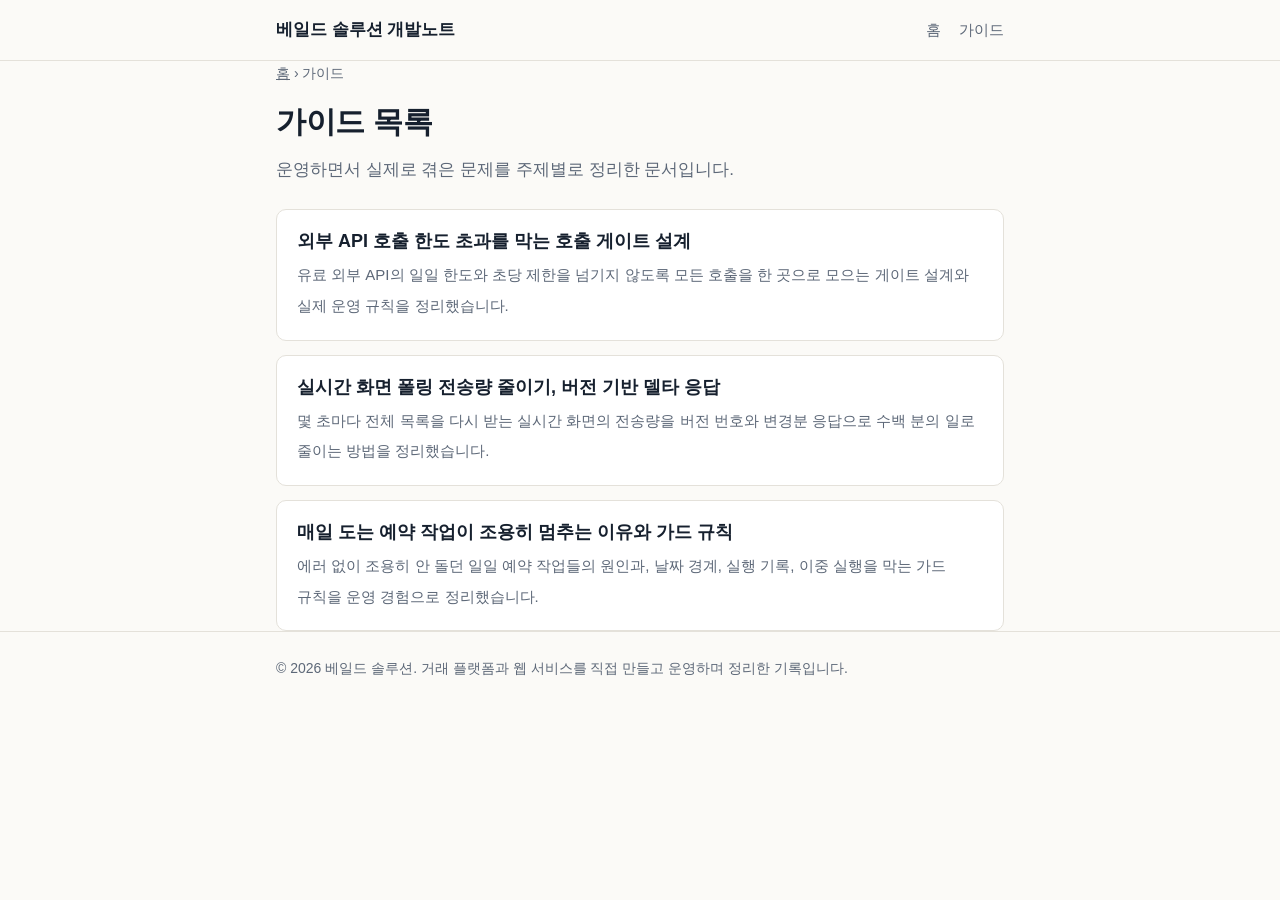
==== guides/index.html @ de77bd31 "Launch 베일드 솔루션 개발노트 with three guides" ====
<!doctype html>
<html lang="ko">
<head>
<meta charset="utf-8">
<meta name="viewport" content="width=device-width,initial-scale=1">
<title>가이드 목록 | 베일드 솔루션 개발노트</title>
<meta name="description" content="서버 운영, 외부 API, 실시간 화면, 예약 작업 등 웹 서비스 운영 실무 가이드 목록입니다.">
<link rel="canonical" href="https://veiledsolutions.github.io/guides/">
<meta property="og:type" content="website">
<meta property="og:site_name" content="베일드 솔루션 개발노트">
<meta property="og:title" content="가이드 목록 | 베일드 솔루션 개발노트">
<meta property="og:description" content="서버 운영, 외부 API, 실시간 화면, 예약 작업 등 웹 서비스 운영 실무 가이드 목록입니다.">
<meta property="og:url" content="https://veiledsolutions.github.io/guides/">
<meta property="og:locale" content="ko_KR">
<meta name="twitter:card" content="summary">
<meta name="theme-color" content="#c9530d">
<link rel="icon" href="/favicon.ico" sizes="16x16">
<link rel="icon" href="/icon.png" type="image/png" sizes="512x512">
<link rel="apple-touch-icon" href="/apple-touch-icon.png">
<link rel="stylesheet" href="/style.css">
<script type="application/ld+json">{"@context": "https://schema.org", "@type": "CollectionPage", "name": "가이드 목록", "url": "https://veiledsolutions.github.io/guides/", "inLanguage": "ko-KR", "hasPart": [{"@type": "TechArticle", "headline": "외부 API 호출 한도 초과를 막는 호출 게이트 설계", "url": "https://veiledsolutions.github.io/guides/api-rate-limit-gate/"}, {"@type": "TechArticle", "headline": "실시간 화면 폴링 전송량 줄이기, 버전 기반 델타 응답", "url": "https://veiledsolutions.github.io/guides/polling-delta-response/"}, {"@type": "TechArticle", "headline": "매일 도는 예약 작업이 조용히 멈추는 이유와 가드 규칙", "url": "https://veiledsolutions.github.io/guides/scheduled-job-guard/"}]}</script>
</head>
<body>
<header class="site"><div class="wrap"><a class="brand" href="/">베일드 솔루션 개발노트</a><nav><a href="/">홈</a><a href="/guides/">가이드</a></nav></div></header>
<main class="wrap">
<div class="crumb"><a href="/">홈</a> › 가이드</div>
<h1>가이드 목록</h1>
<p class="lead">운영하면서 실제로 겪은 문제를 주제별로 정리한 문서입니다.</p>
<div class="cards"><a class="card" href="/guides/api-rate-limit-gate/"><b>외부 API 호출 한도 초과를 막는 호출 게이트 설계</b><span>유료 외부 API의 일일 한도와 초당 제한을 넘기지 않도록 모든 호출을 한 곳으로 모으는 게이트 설계와 실제 운영 규칙을 정리했습니다.</span></a><a class="card" href="/guides/polling-delta-response/"><b>실시간 화면 폴링 전송량 줄이기, 버전 기반 델타 응답</b><span>몇 초마다 전체 목록을 다시 받는 실시간 화면의 전송량을 버전 번호와 변경분 응답으로 수백 분의 일로 줄이는 방법을 정리했습니다.</span></a><a class="card" href="/guides/scheduled-job-guard/"><b>매일 도는 예약 작업이 조용히 멈추는 이유와 가드 규칙</b><span>에러 없이 조용히 안 돌던 일일 예약 작업들의 원인과, 날짜 경계, 실행 기록, 이중 실행을 막는 가드 규칙을 운영 경험으로 정리했습니다.</span></a></div>
</main>
<footer><div class="wrap">© 2026 베일드 솔루션. 거래 플랫폼과 웹 서비스를 직접 만들고 운영하며 정리한 기록입니다.</div></footer>
</body>
</html>
---- style.css ----
:root{--bg:#fbfaf7;--fg:#16202e;--muted:#5d6878;--line:#e4e1da;--card:#ffffff;--accent:#c9530d;--code-bg:#f2efe8}
@media (prefers-color-scheme:dark){:root:not([data-theme="light"]){--bg:#0f141b;--fg:#e6e9ee;--muted:#9aa4b2;--line:#252d38;--card:#151c25;--accent:#f08a4b;--code-bg:#1b232e}}
*{box-sizing:border-box}html{-webkit-text-size-adjust:100%}
body{margin:0;background:var(--bg);color:var(--fg);font:17px/1.8 Pretendard,-apple-system,BlinkMacSystemFont,"Apple SD Gothic Neo","Noto Sans KR","Malgun Gothic",sans-serif;word-break:keep-all;overflow-wrap:anywhere}
a{color:var(--accent)}.wrap{max-width:760px;margin:0 auto;padding:0 16px}
header.site{border-bottom:1px solid var(--line)}header.site .wrap{display:flex;align-items:center;justify-content:space-between;height:60px}
header.site a.brand{color:var(--fg);text-decoration:none;font-weight:700;font-size:17px}header.site nav a{color:var(--muted);text-decoration:none;font-size:15px;margin-left:18px}
main{padding:40px 0 56px}h1{font-size:30px;line-height:1.35;margin:0 0 12px;letter-spacing:-.01em}h2{font-size:22px;margin:44px 0 12px;line-height:1.4}h3{font-size:18px;margin:28px 0 8px}
.lead{color:var(--muted);font-size:17px;margin:0 0 8px}.meta{color:var(--muted);font-size:14px;margin-bottom:32px}
pre{background:var(--code-bg);border:1px solid var(--line);border-radius:8px;padding:14px 16px;overflow-x:auto;font-size:14px;line-height:1.6}
code{font-family:ui-monospace,SFMono-Regular,Menlo,Consolas,monospace;font-size:.9em}p code,li code{background:var(--code-bg);padding:1px 5px;border-radius:4px}
ul,ol{padding-left:22px}li{margin:4px 0}.note{border-left:3px solid var(--accent);background:var(--card);padding:12px 16px;border-radius:0 8px 8px 0;margin:20px 0}
.crumb{font-size:14px;color:var(--muted);margin-bottom:16px}.crumb a{color:var(--muted)}
.cards{display:grid;gap:14px;margin-top:24px}.card{display:block;background:var(--card);border:1px solid var(--line);border-radius:10px;padding:18px 20px;text-decoration:none;color:var(--fg)}
.card:hover{border-color:var(--accent)}.card b{display:block;font-size:18px;line-height:1.45;margin-bottom:6px}.card span{color:var(--muted);font-size:15px}
footer{border-top:1px solid var(--line);color:var(--muted);font-size:14px;padding:24px 0 40px}
@media (max-width:560px){body{font-size:16px}h1{font-size:25px}h2{font-size:20px}header.site nav a{margin-left:12px}}
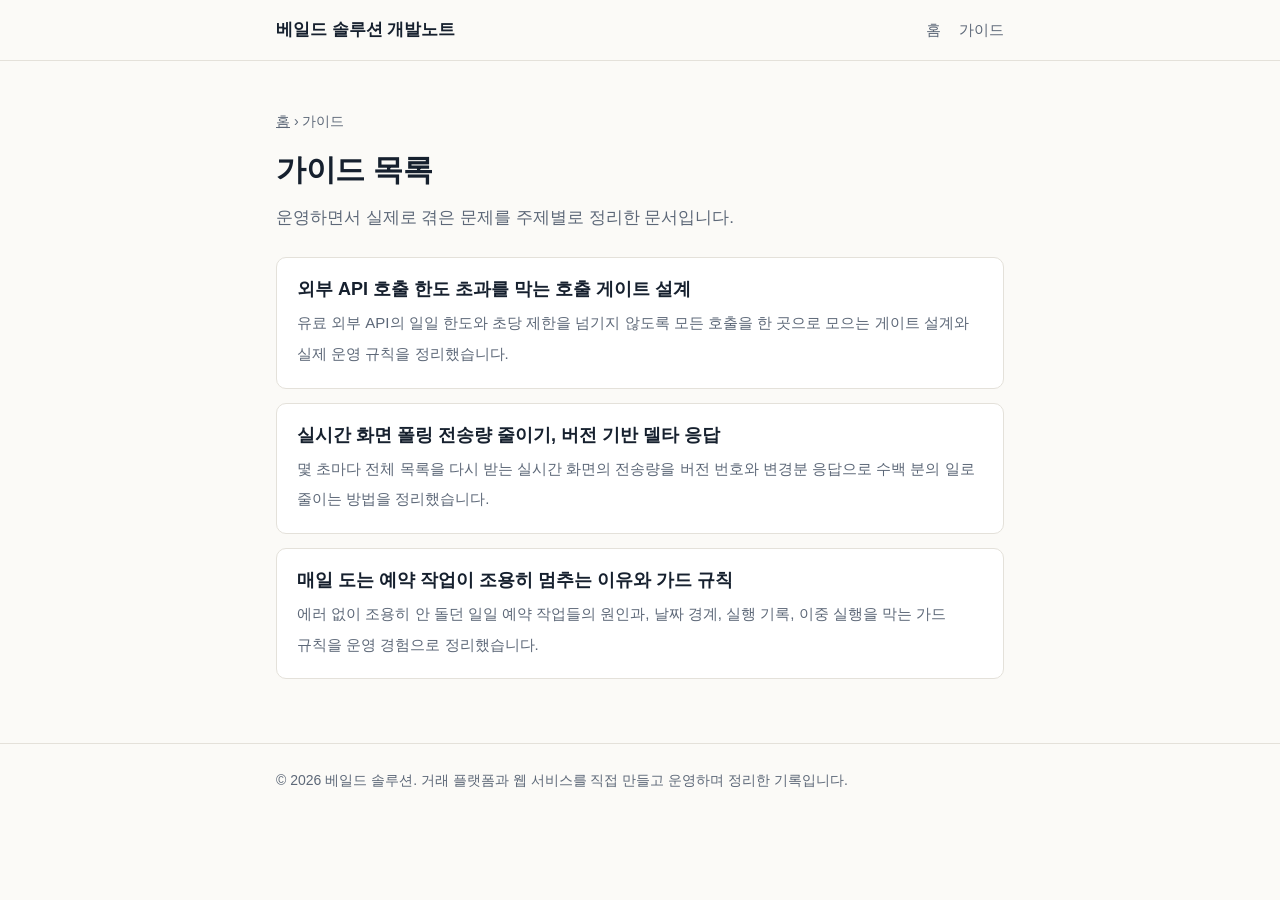
==== commit b6c7ed1a: "Add Google Search Console verification" ====
--- a/guides/index.html
+++ b/guides/index.html
@@ -6,6 +6,7 @@
 <title>가이드 목록 | 베일드 솔루션 개발노트</title>
 <meta name="description" content="서버 운영, 외부 API, 실시간 화면, 예약 작업 등 웹 서비스 운영 실무 가이드 목록입니다.">
 <link rel="canonical" href="https://veiledsolutions.github.io/guides/">
+<meta name="google-site-verification" content="rOshWj_W2Scs3uJbuYtHCS736k4ILVcMr57iZBa93As">
 <meta property="og:type" content="website">
 <meta property="og:site_name" content="베일드 솔루션 개발노트">
 <meta property="og:title" content="가이드 목록 | 베일드 솔루션 개발노트">
--- a/style.css
+++ b/style.css
@@ -5,7 +5,7 @@
 a{color:var(--accent)}.wrap{max-width:760px;margin:0 auto;padding:0 16px}
 header.site{border-bottom:1px solid var(--line)}header.site .wrap{display:flex;align-items:center;justify-content:space-between;height:60px}
 header.site a.brand{color:var(--fg);text-decoration:none;font-weight:700;font-size:17px}header.site nav a{color:var(--muted);text-decoration:none;font-size:15px;margin-left:18px}
-main{padding:40px 0 56px}h1{font-size:30px;line-height:1.35;margin:0 0 12px;letter-spacing:-.01em}h2{font-size:22px;margin:44px 0 12px;line-height:1.4}h3{font-size:18px;margin:28px 0 8px}
+main.wrap{padding:48px 16px 64px}h1{font-size:30px;line-height:1.35;margin:0 0 12px;letter-spacing:-.01em}h2{font-size:22px;margin:44px 0 12px;line-height:1.4}h3{font-size:18px;margin:28px 0 8px}
 .lead{color:var(--muted);font-size:17px;margin:0 0 8px}.meta{color:var(--muted);font-size:14px;margin-bottom:32px}
 pre{background:var(--code-bg);border:1px solid var(--line);border-radius:8px;padding:14px 16px;overflow-x:auto;font-size:14px;line-height:1.6}
 code{font-family:ui-monospace,SFMono-Regular,Menlo,Consolas,monospace;font-size:.9em}p code,li code{background:var(--code-bg);padding:1px 5px;border-radius:4px}
@@ -14,4 +14,4 @@
 .cards{display:grid;gap:14px;margin-top:24px}.card{display:block;background:var(--card);border:1px solid var(--line);border-radius:10px;padding:18px 20px;text-decoration:none;color:var(--fg)}
 .card:hover{border-color:var(--accent)}.card b{display:block;font-size:18px;line-height:1.45;margin-bottom:6px}.card span{color:var(--muted);font-size:15px}
 footer{border-top:1px solid var(--line);color:var(--muted);font-size:14px;padding:24px 0 40px}
-@media (max-width:560px){body{font-size:16px}h1{font-size:25px}h2{font-size:20px}header.site nav a{margin-left:12px}}
+@media (max-width:560px){main.wrap{padding:32px 16px 48px}body{font-size:16px}h1{font-size:25px}h2{font-size:20px}header.site nav a{margin-left:12px}}
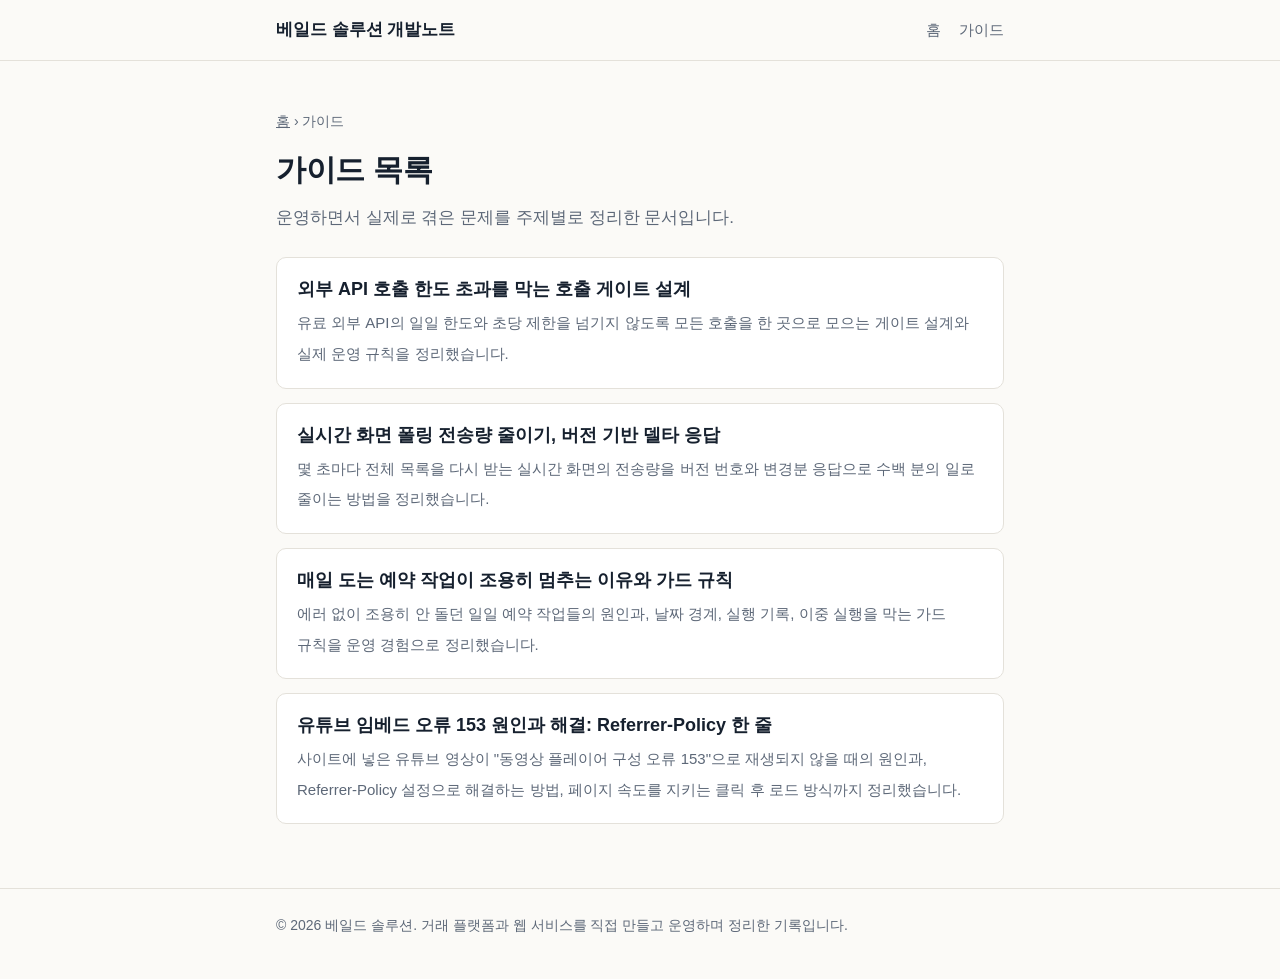
==== commit 30b20503: "Add guide: YouTube embed error 153" ====
--- a/guides/index.html
+++ b/guides/index.html
@@ -19,7 +19,7 @@
 <link rel="icon" href="/icon.png" type="image/png" sizes="512x512">
 <link rel="apple-touch-icon" href="/apple-touch-icon.png">
 <link rel="stylesheet" href="/style.css">
-<script type="application/ld+json">{"@context": "https://schema.org", "@type": "CollectionPage", "name": "가이드 목록", "url": "https://veiledsolutions.github.io/guides/", "inLanguage": "ko-KR", "hasPart": [{"@type": "TechArticle", "headline": "외부 API 호출 한도 초과를 막는 호출 게이트 설계", "url": "https://veiledsolutions.github.io/guides/api-rate-limit-gate/"}, {"@type": "TechArticle", "headline": "실시간 화면 폴링 전송량 줄이기, 버전 기반 델타 응답", "url": "https://veiledsolutions.github.io/guides/polling-delta-response/"}, {"@type": "TechArticle", "headline": "매일 도는 예약 작업이 조용히 멈추는 이유와 가드 규칙", "url": "https://veiledsolutions.github.io/guides/scheduled-job-guard/"}]}</script>
+<script type="application/ld+json">{"@context": "https://schema.org", "@type": "CollectionPage", "name": "가이드 목록", "url": "https://veiledsolutions.github.io/guides/", "inLanguage": "ko-KR", "hasPart": [{"@type": "TechArticle", "headline": "외부 API 호출 한도 초과를 막는 호출 게이트 설계", "url": "https://veiledsolutions.github.io/guides/api-rate-limit-gate/"}, {"@type": "TechArticle", "headline": "실시간 화면 폴링 전송량 줄이기, 버전 기반 델타 응답", "url": "https://veiledsolutions.github.io/guides/polling-delta-response/"}, {"@type": "TechArticle", "headline": "매일 도는 예약 작업이 조용히 멈추는 이유와 가드 규칙", "url": "https://veiledsolutions.github.io/guides/scheduled-job-guard/"}, {"@type": "TechArticle", "headline": "유튜브 임베드 오류 153 원인과 해결: Referrer-Policy 한 줄", "url": "https://veiledsolutions.github.io/guides/youtube-embed-error-153/"}]}</script>
 </head>
 <body>
 <header class="site"><div class="wrap"><a class="brand" href="/">베일드 솔루션 개발노트</a><nav><a href="/">홈</a><a href="/guides/">가이드</a></nav></div></header>
@@ -27,7 +27,7 @@
 <div class="crumb"><a href="/">홈</a> › 가이드</div>
 <h1>가이드 목록</h1>
 <p class="lead">운영하면서 실제로 겪은 문제를 주제별로 정리한 문서입니다.</p>
-<div class="cards"><a class="card" href="/guides/api-rate-limit-gate/"><b>외부 API 호출 한도 초과를 막는 호출 게이트 설계</b><span>유료 외부 API의 일일 한도와 초당 제한을 넘기지 않도록 모든 호출을 한 곳으로 모으는 게이트 설계와 실제 운영 규칙을 정리했습니다.</span></a><a class="card" href="/guides/polling-delta-response/"><b>실시간 화면 폴링 전송량 줄이기, 버전 기반 델타 응답</b><span>몇 초마다 전체 목록을 다시 받는 실시간 화면의 전송량을 버전 번호와 변경분 응답으로 수백 분의 일로 줄이는 방법을 정리했습니다.</span></a><a class="card" href="/guides/scheduled-job-guard/"><b>매일 도는 예약 작업이 조용히 멈추는 이유와 가드 규칙</b><span>에러 없이 조용히 안 돌던 일일 예약 작업들의 원인과, 날짜 경계, 실행 기록, 이중 실행을 막는 가드 규칙을 운영 경험으로 정리했습니다.</span></a></div>
+<div class="cards"><a class="card" href="/guides/api-rate-limit-gate/"><b>외부 API 호출 한도 초과를 막는 호출 게이트 설계</b><span>유료 외부 API의 일일 한도와 초당 제한을 넘기지 않도록 모든 호출을 한 곳으로 모으는 게이트 설계와 실제 운영 규칙을 정리했습니다.</span></a><a class="card" href="/guides/polling-delta-response/"><b>실시간 화면 폴링 전송량 줄이기, 버전 기반 델타 응답</b><span>몇 초마다 전체 목록을 다시 받는 실시간 화면의 전송량을 버전 번호와 변경분 응답으로 수백 분의 일로 줄이는 방법을 정리했습니다.</span></a><a class="card" href="/guides/scheduled-job-guard/"><b>매일 도는 예약 작업이 조용히 멈추는 이유와 가드 규칙</b><span>에러 없이 조용히 안 돌던 일일 예약 작업들의 원인과, 날짜 경계, 실행 기록, 이중 실행을 막는 가드 규칙을 운영 경험으로 정리했습니다.</span></a><a class="card" href="/guides/youtube-embed-error-153/"><b>유튜브 임베드 오류 153 원인과 해결: Referrer-Policy 한 줄</b><span>사이트에 넣은 유튜브 영상이 &quot;동영상 플레이어 구성 오류 153&quot;으로 재생되지 않을 때의 원인과, Referrer-Policy 설정으로 해결하는 방법, 페이지 속도를 지키는 클릭 후 로드 방식까지 정리했습니다.</span></a></div>
 </main>
 <footer><div class="wrap">© 2026 베일드 솔루션. 거래 플랫폼과 웹 서비스를 직접 만들고 운영하며 정리한 기록입니다.</div></footer>
 </body>
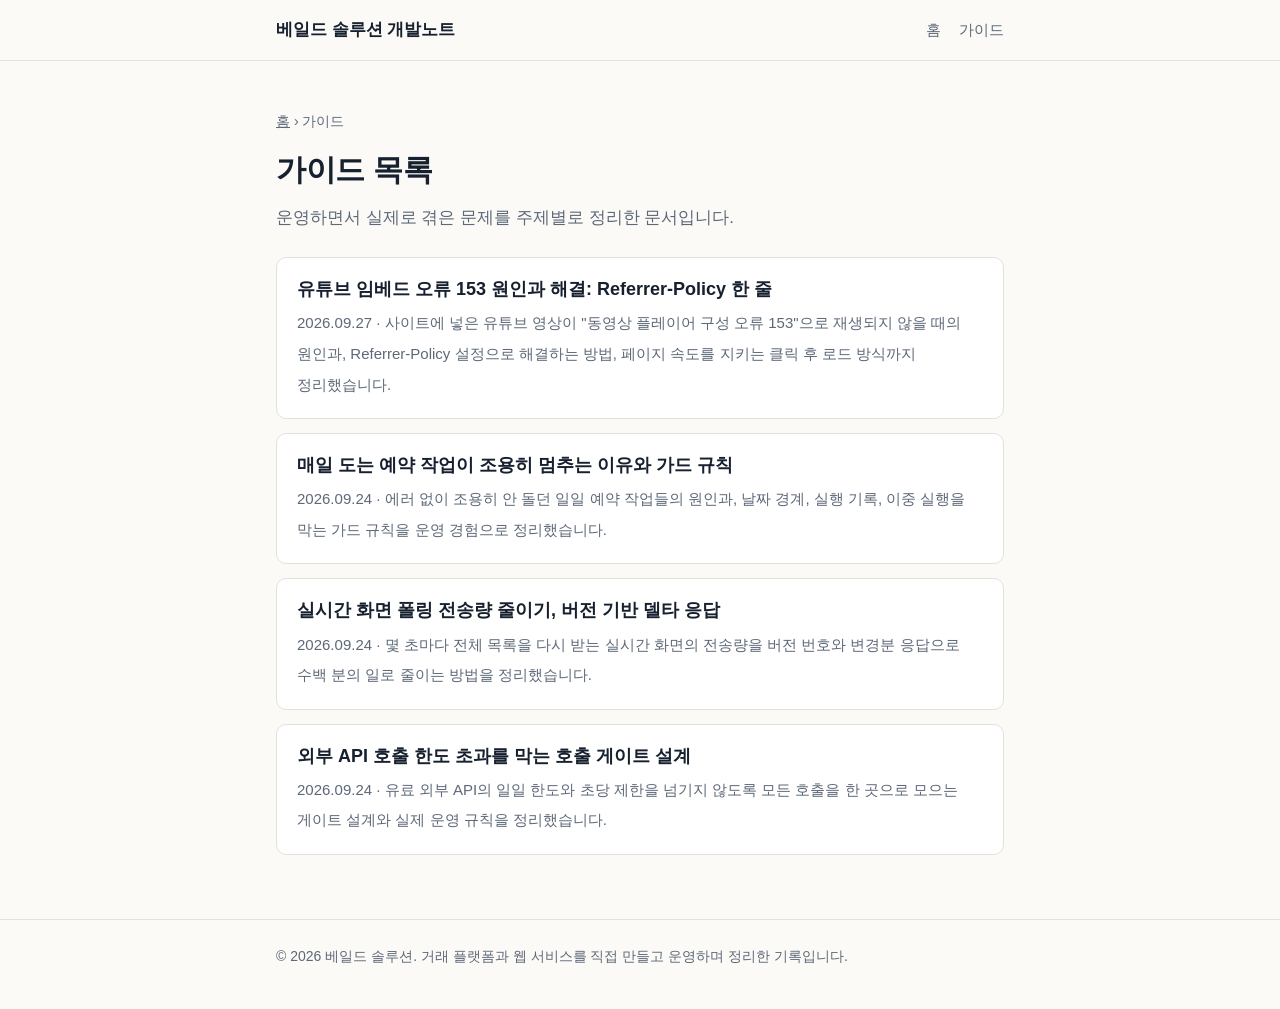
==== commit 0434bfaf: "List guides newest first" ====
--- a/guides/index.html
+++ b/guides/index.html
@@ -19,7 +19,7 @@
 <link rel="icon" href="/icon.png" type="image/png" sizes="512x512">
 <link rel="apple-touch-icon" href="/apple-touch-icon.png">
 <link rel="stylesheet" href="/style.css">
-<script type="application/ld+json">{"@context": "https://schema.org", "@type": "CollectionPage", "name": "가이드 목록", "url": "https://veiledsolutions.github.io/guides/", "inLanguage": "ko-KR", "hasPart": [{"@type": "TechArticle", "headline": "외부 API 호출 한도 초과를 막는 호출 게이트 설계", "url": "https://veiledsolutions.github.io/guides/api-rate-limit-gate/"}, {"@type": "TechArticle", "headline": "실시간 화면 폴링 전송량 줄이기, 버전 기반 델타 응답", "url": "https://veiledsolutions.github.io/guides/polling-delta-response/"}, {"@type": "TechArticle", "headline": "매일 도는 예약 작업이 조용히 멈추는 이유와 가드 규칙", "url": "https://veiledsolutions.github.io/guides/scheduled-job-guard/"}, {"@type": "TechArticle", "headline": "유튜브 임베드 오류 153 원인과 해결: Referrer-Policy 한 줄", "url": "https://veiledsolutions.github.io/guides/youtube-embed-error-153/"}]}</script>
+<script type="application/ld+json">{"@context": "https://schema.org", "@type": "CollectionPage", "name": "가이드 목록", "url": "https://veiledsolutions.github.io/guides/", "inLanguage": "ko-KR", "hasPart": [{"@type": "TechArticle", "headline": "유튜브 임베드 오류 153 원인과 해결: Referrer-Policy 한 줄", "url": "https://veiledsolutions.github.io/guides/youtube-embed-error-153/"}, {"@type": "TechArticle", "headline": "매일 도는 예약 작업이 조용히 멈추는 이유와 가드 규칙", "url": "https://veiledsolutions.github.io/guides/scheduled-job-guard/"}, {"@type": "TechArticle", "headline": "실시간 화면 폴링 전송량 줄이기, 버전 기반 델타 응답", "url": "https://veiledsolutions.github.io/guides/polling-delta-response/"}, {"@type": "TechArticle", "headline": "외부 API 호출 한도 초과를 막는 호출 게이트 설계", "url": "https://veiledsolutions.github.io/guides/api-rate-limit-gate/"}]}</script>
 </head>
 <body>
 <header class="site"><div class="wrap"><a class="brand" href="/">베일드 솔루션 개발노트</a><nav><a href="/">홈</a><a href="/guides/">가이드</a></nav></div></header>
@@ -27,7 +27,7 @@
 <div class="crumb"><a href="/">홈</a> › 가이드</div>
 <h1>가이드 목록</h1>
 <p class="lead">운영하면서 실제로 겪은 문제를 주제별로 정리한 문서입니다.</p>
-<div class="cards"><a class="card" href="/guides/api-rate-limit-gate/"><b>외부 API 호출 한도 초과를 막는 호출 게이트 설계</b><span>유료 외부 API의 일일 한도와 초당 제한을 넘기지 않도록 모든 호출을 한 곳으로 모으는 게이트 설계와 실제 운영 규칙을 정리했습니다.</span></a><a class="card" href="/guides/polling-delta-response/"><b>실시간 화면 폴링 전송량 줄이기, 버전 기반 델타 응답</b><span>몇 초마다 전체 목록을 다시 받는 실시간 화면의 전송량을 버전 번호와 변경분 응답으로 수백 분의 일로 줄이는 방법을 정리했습니다.</span></a><a class="card" href="/guides/scheduled-job-guard/"><b>매일 도는 예약 작업이 조용히 멈추는 이유와 가드 규칙</b><span>에러 없이 조용히 안 돌던 일일 예약 작업들의 원인과, 날짜 경계, 실행 기록, 이중 실행을 막는 가드 규칙을 운영 경험으로 정리했습니다.</span></a><a class="card" href="/guides/youtube-embed-error-153/"><b>유튜브 임베드 오류 153 원인과 해결: Referrer-Policy 한 줄</b><span>사이트에 넣은 유튜브 영상이 &quot;동영상 플레이어 구성 오류 153&quot;으로 재생되지 않을 때의 원인과, Referrer-Policy 설정으로 해결하는 방법, 페이지 속도를 지키는 클릭 후 로드 방식까지 정리했습니다.</span></a></div>
+<div class="cards"><a class="card" href="/guides/youtube-embed-error-153/"><b>유튜브 임베드 오류 153 원인과 해결: Referrer-Policy 한 줄</b><span>2026.09.27 · 사이트에 넣은 유튜브 영상이 &quot;동영상 플레이어 구성 오류 153&quot;으로 재생되지 않을 때의 원인과, Referrer-Policy 설정으로 해결하는 방법, 페이지 속도를 지키는 클릭 후 로드 방식까지 정리했습니다.</span></a><a class="card" href="/guides/scheduled-job-guard/"><b>매일 도는 예약 작업이 조용히 멈추는 이유와 가드 규칙</b><span>2026.09.24 · 에러 없이 조용히 안 돌던 일일 예약 작업들의 원인과, 날짜 경계, 실행 기록, 이중 실행을 막는 가드 규칙을 운영 경험으로 정리했습니다.</span></a><a class="card" href="/guides/polling-delta-response/"><b>실시간 화면 폴링 전송량 줄이기, 버전 기반 델타 응답</b><span>2026.09.24 · 몇 초마다 전체 목록을 다시 받는 실시간 화면의 전송량을 버전 번호와 변경분 응답으로 수백 분의 일로 줄이는 방법을 정리했습니다.</span></a><a class="card" href="/guides/api-rate-limit-gate/"><b>외부 API 호출 한도 초과를 막는 호출 게이트 설계</b><span>2026.09.24 · 유료 외부 API의 일일 한도와 초당 제한을 넘기지 않도록 모든 호출을 한 곳으로 모으는 게이트 설계와 실제 운영 규칙을 정리했습니다.</span></a></div>
 </main>
 <footer><div class="wrap">© 2026 베일드 솔루션. 거래 플랫폼과 웹 서비스를 직접 만들고 운영하며 정리한 기록입니다.</div></footer>
 </body>
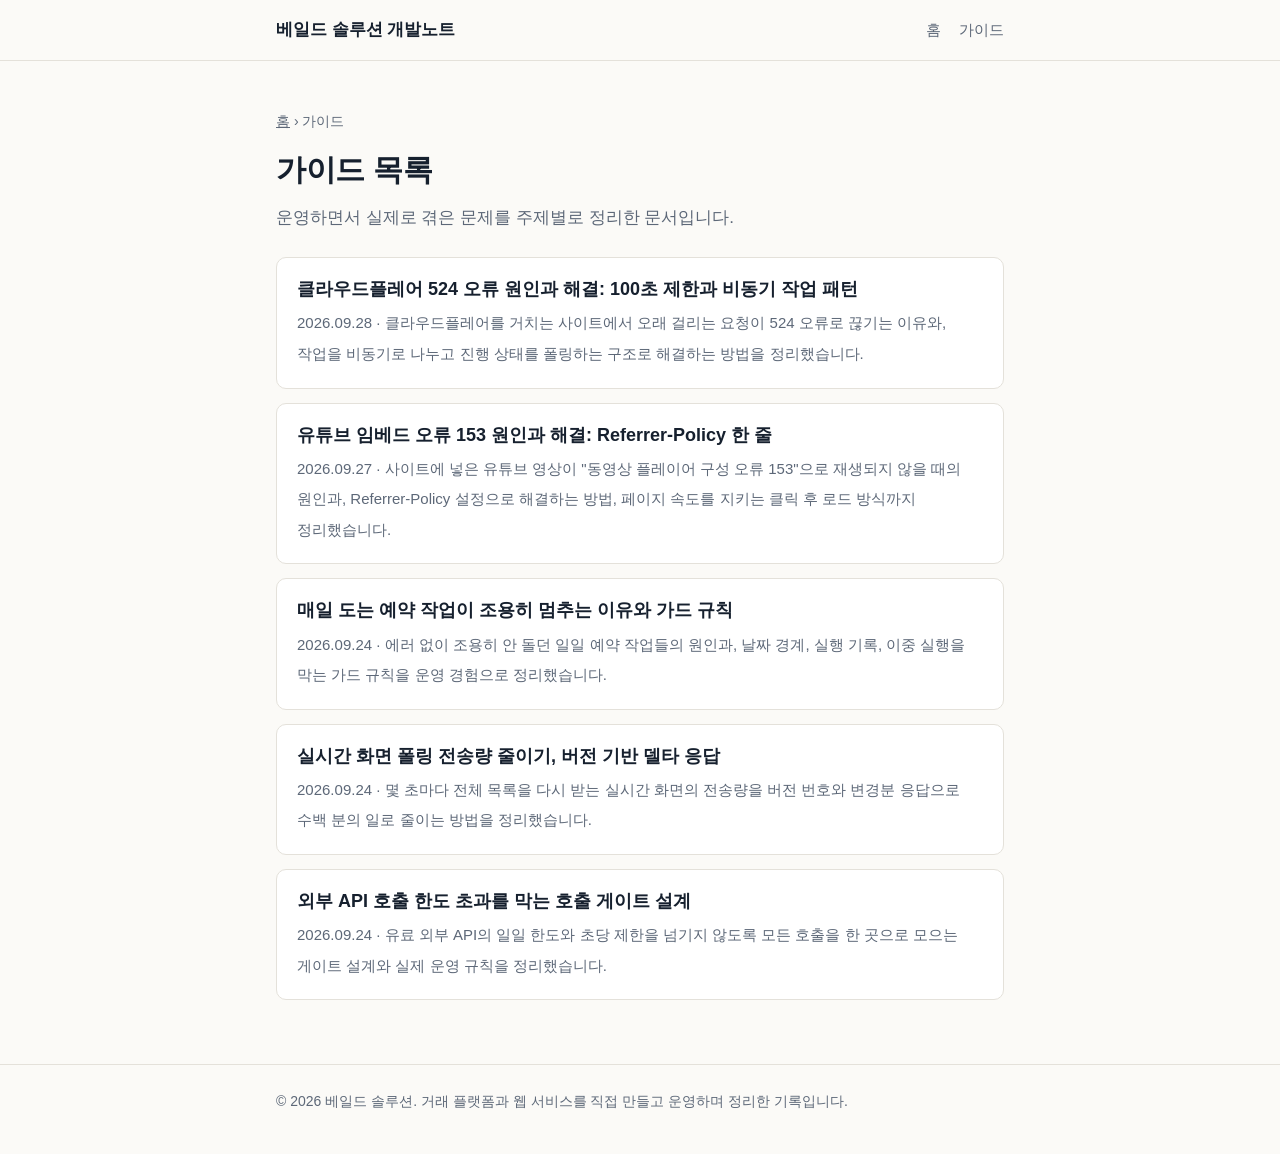
==== commit c66fc58e: "Add guide: Cloudflare 524 timeout Co-Authored-By: Claude Opus 5.5 (1M context) <noreply@anthropic.co" ====
--- a/guides/index.html
+++ b/guides/index.html
@@ -19,7 +19,7 @@
 <link rel="icon" href="/icon.png" type="image/png" sizes="512x512">
 <link rel="apple-touch-icon" href="/apple-touch-icon.png">
 <link rel="stylesheet" href="/style.css">
-<script type="application/ld+json">{"@context": "https://schema.org", "@type": "CollectionPage", "name": "가이드 목록", "url": "https://veiledsolutions.github.io/guides/", "inLanguage": "ko-KR", "hasPart": [{"@type": "TechArticle", "headline": "유튜브 임베드 오류 153 원인과 해결: Referrer-Policy 한 줄", "url": "https://veiledsolutions.github.io/guides/youtube-embed-error-153/"}, {"@type": "TechArticle", "headline": "매일 도는 예약 작업이 조용히 멈추는 이유와 가드 규칙", "url": "https://veiledsolutions.github.io/guides/scheduled-job-guard/"}, {"@type": "TechArticle", "headline": "실시간 화면 폴링 전송량 줄이기, 버전 기반 델타 응답", "url": "https://veiledsolutions.github.io/guides/polling-delta-response/"}, {"@type": "TechArticle", "headline": "외부 API 호출 한도 초과를 막는 호출 게이트 설계", "url": "https://veiledsolutions.github.io/guides/api-rate-limit-gate/"}]}</script>
+<script type="application/ld+json">{"@context": "https://schema.org", "@type": "CollectionPage", "name": "가이드 목록", "url": "https://veiledsolutions.github.io/guides/", "inLanguage": "ko-KR", "hasPart": [{"@type": "TechArticle", "headline": "클라우드플레어 524 오류 원인과 해결: 100초 제한과 비동기 작업 패턴", "url": "https://veiledsolutions.github.io/guides/cloudflare-524-timeout/"}, {"@type": "TechArticle", "headline": "유튜브 임베드 오류 153 원인과 해결: Referrer-Policy 한 줄", "url": "https://veiledsolutions.github.io/guides/youtube-embed-error-153/"}, {"@type": "TechArticle", "headline": "매일 도는 예약 작업이 조용히 멈추는 이유와 가드 규칙", "url": "https://veiledsolutions.github.io/guides/scheduled-job-guard/"}, {"@type": "TechArticle", "headline": "실시간 화면 폴링 전송량 줄이기, 버전 기반 델타 응답", "url": "https://veiledsolutions.github.io/guides/polling-delta-response/"}, {"@type": "TechArticle", "headline": "외부 API 호출 한도 초과를 막는 호출 게이트 설계", "url": "https://veiledsolutions.github.io/guides/api-rate-limit-gate/"}]}</script>
 </head>
 <body>
 <header class="site"><div class="wrap"><a class="brand" href="/">베일드 솔루션 개발노트</a><nav><a href="/">홈</a><a href="/guides/">가이드</a></nav></div></header>
@@ -27,7 +27,7 @@
 <div class="crumb"><a href="/">홈</a> › 가이드</div>
 <h1>가이드 목록</h1>
 <p class="lead">운영하면서 실제로 겪은 문제를 주제별로 정리한 문서입니다.</p>
-<div class="cards"><a class="card" href="/guides/youtube-embed-error-153/"><b>유튜브 임베드 오류 153 원인과 해결: Referrer-Policy 한 줄</b><span>2026.09.27 · 사이트에 넣은 유튜브 영상이 &quot;동영상 플레이어 구성 오류 153&quot;으로 재생되지 않을 때의 원인과, Referrer-Policy 설정으로 해결하는 방법, 페이지 속도를 지키는 클릭 후 로드 방식까지 정리했습니다.</span></a><a class="card" href="/guides/scheduled-job-guard/"><b>매일 도는 예약 작업이 조용히 멈추는 이유와 가드 규칙</b><span>2026.09.24 · 에러 없이 조용히 안 돌던 일일 예약 작업들의 원인과, 날짜 경계, 실행 기록, 이중 실행을 막는 가드 규칙을 운영 경험으로 정리했습니다.</span></a><a class="card" href="/guides/polling-delta-response/"><b>실시간 화면 폴링 전송량 줄이기, 버전 기반 델타 응답</b><span>2026.09.24 · 몇 초마다 전체 목록을 다시 받는 실시간 화면의 전송량을 버전 번호와 변경분 응답으로 수백 분의 일로 줄이는 방법을 정리했습니다.</span></a><a class="card" href="/guides/api-rate-limit-gate/"><b>외부 API 호출 한도 초과를 막는 호출 게이트 설계</b><span>2026.09.24 · 유료 외부 API의 일일 한도와 초당 제한을 넘기지 않도록 모든 호출을 한 곳으로 모으는 게이트 설계와 실제 운영 규칙을 정리했습니다.</span></a></div>
+<div class="cards"><a class="card" href="/guides/cloudflare-524-timeout/"><b>클라우드플레어 524 오류 원인과 해결: 100초 제한과 비동기 작업 패턴</b><span>2026.09.28 · 클라우드플레어를 거치는 사이트에서 오래 걸리는 요청이 524 오류로 끊기는 이유와, 작업을 비동기로 나누고 진행 상태를 폴링하는 구조로 해결하는 방법을 정리했습니다.</span></a><a class="card" href="/guides/youtube-embed-error-153/"><b>유튜브 임베드 오류 153 원인과 해결: Referrer-Policy 한 줄</b><span>2026.09.27 · 사이트에 넣은 유튜브 영상이 &quot;동영상 플레이어 구성 오류 153&quot;으로 재생되지 않을 때의 원인과, Referrer-Policy 설정으로 해결하는 방법, 페이지 속도를 지키는 클릭 후 로드 방식까지 정리했습니다.</span></a><a class="card" href="/guides/scheduled-job-guard/"><b>매일 도는 예약 작업이 조용히 멈추는 이유와 가드 규칙</b><span>2026.09.24 · 에러 없이 조용히 안 돌던 일일 예약 작업들의 원인과, 날짜 경계, 실행 기록, 이중 실행을 막는 가드 규칙을 운영 경험으로 정리했습니다.</span></a><a class="card" href="/guides/polling-delta-response/"><b>실시간 화면 폴링 전송량 줄이기, 버전 기반 델타 응답</b><span>2026.09.24 · 몇 초마다 전체 목록을 다시 받는 실시간 화면의 전송량을 버전 번호와 변경분 응답으로 수백 분의 일로 줄이는 방법을 정리했습니다.</span></a><a class="card" href="/guides/api-rate-limit-gate/"><b>외부 API 호출 한도 초과를 막는 호출 게이트 설계</b><span>2026.09.24 · 유료 외부 API의 일일 한도와 초당 제한을 넘기지 않도록 모든 호출을 한 곳으로 모으는 게이트 설계와 실제 운영 규칙을 정리했습니다.</span></a></div>
 </main>
 <footer><div class="wrap">© 2026 베일드 솔루션. 거래 플랫폼과 웹 서비스를 직접 만들고 운영하며 정리한 기록입니다.</div></footer>
 </body>
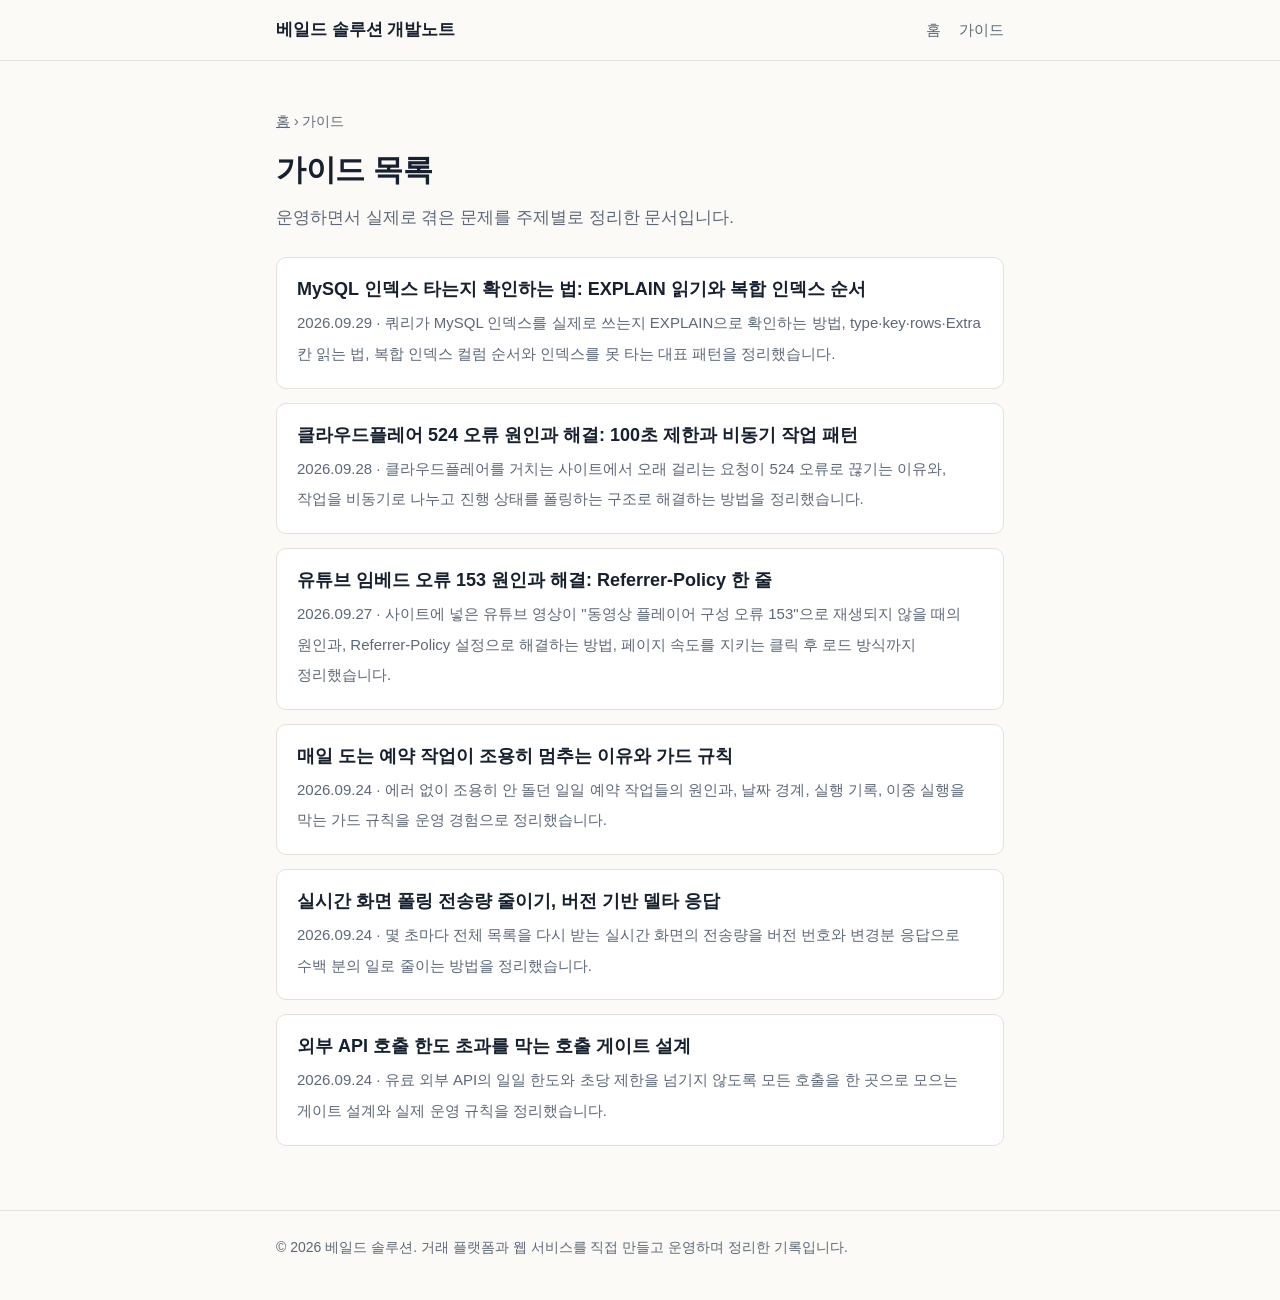
==== commit 08b505ca: "Add guide: MySQL EXPLAIN index check" ====
--- a/guides/index.html
+++ b/guides/index.html
@@ -19,7 +19,7 @@
 <link rel="icon" href="/icon.png" type="image/png" sizes="512x512">
 <link rel="apple-touch-icon" href="/apple-touch-icon.png">
 <link rel="stylesheet" href="/style.css">
-<script type="application/ld+json">{"@context": "https://schema.org", "@type": "CollectionPage", "name": "가이드 목록", "url": "https://veiledsolutions.github.io/guides/", "inLanguage": "ko-KR", "hasPart": [{"@type": "TechArticle", "headline": "클라우드플레어 524 오류 원인과 해결: 100초 제한과 비동기 작업 패턴", "url": "https://veiledsolutions.github.io/guides/cloudflare-524-timeout/"}, {"@type": "TechArticle", "headline": "유튜브 임베드 오류 153 원인과 해결: Referrer-Policy 한 줄", "url": "https://veiledsolutions.github.io/guides/youtube-embed-error-153/"}, {"@type": "TechArticle", "headline": "매일 도는 예약 작업이 조용히 멈추는 이유와 가드 규칙", "url": "https://veiledsolutions.github.io/guides/scheduled-job-guard/"}, {"@type": "TechArticle", "headline": "실시간 화면 폴링 전송량 줄이기, 버전 기반 델타 응답", "url": "https://veiledsolutions.github.io/guides/polling-delta-response/"}, {"@type": "TechArticle", "headline": "외부 API 호출 한도 초과를 막는 호출 게이트 설계", "url": "https://veiledsolutions.github.io/guides/api-rate-limit-gate/"}]}</script>
+<script type="application/ld+json">{"@context": "https://schema.org", "@type": "CollectionPage", "name": "가이드 목록", "url": "https://veiledsolutions.github.io/guides/", "inLanguage": "ko-KR", "hasPart": [{"@type": "TechArticle", "headline": "MySQL 인덱스 타는지 확인하는 법: EXPLAIN 읽기와 복합 인덱스 순서", "url": "https://veiledsolutions.github.io/guides/mysql-explain-index-check/"}, {"@type": "TechArticle", "headline": "클라우드플레어 524 오류 원인과 해결: 100초 제한과 비동기 작업 패턴", "url": "https://veiledsolutions.github.io/guides/cloudflare-524-timeout/"}, {"@type": "TechArticle", "headline": "유튜브 임베드 오류 153 원인과 해결: Referrer-Policy 한 줄", "url": "https://veiledsolutions.github.io/guides/youtube-embed-error-153/"}, {"@type": "TechArticle", "headline": "매일 도는 예약 작업이 조용히 멈추는 이유와 가드 규칙", "url": "https://veiledsolutions.github.io/guides/scheduled-job-guard/"}, {"@type": "TechArticle", "headline": "실시간 화면 폴링 전송량 줄이기, 버전 기반 델타 응답", "url": "https://veiledsolutions.github.io/guides/polling-delta-response/"}, {"@type": "TechArticle", "headline": "외부 API 호출 한도 초과를 막는 호출 게이트 설계", "url": "https://veiledsolutions.github.io/guides/api-rate-limit-gate/"}]}</script>
 </head>
 <body>
 <header class="site"><div class="wrap"><a class="brand" href="/">베일드 솔루션 개발노트</a><nav><a href="/">홈</a><a href="/guides/">가이드</a></nav></div></header>
@@ -27,7 +27,7 @@
 <div class="crumb"><a href="/">홈</a> › 가이드</div>
 <h1>가이드 목록</h1>
 <p class="lead">운영하면서 실제로 겪은 문제를 주제별로 정리한 문서입니다.</p>
-<div class="cards"><a class="card" href="/guides/cloudflare-524-timeout/"><b>클라우드플레어 524 오류 원인과 해결: 100초 제한과 비동기 작업 패턴</b><span>2026.09.28 · 클라우드플레어를 거치는 사이트에서 오래 걸리는 요청이 524 오류로 끊기는 이유와, 작업을 비동기로 나누고 진행 상태를 폴링하는 구조로 해결하는 방법을 정리했습니다.</span></a><a class="card" href="/guides/youtube-embed-error-153/"><b>유튜브 임베드 오류 153 원인과 해결: Referrer-Policy 한 줄</b><span>2026.09.27 · 사이트에 넣은 유튜브 영상이 &quot;동영상 플레이어 구성 오류 153&quot;으로 재생되지 않을 때의 원인과, Referrer-Policy 설정으로 해결하는 방법, 페이지 속도를 지키는 클릭 후 로드 방식까지 정리했습니다.</span></a><a class="card" href="/guides/scheduled-job-guard/"><b>매일 도는 예약 작업이 조용히 멈추는 이유와 가드 규칙</b><span>2026.09.24 · 에러 없이 조용히 안 돌던 일일 예약 작업들의 원인과, 날짜 경계, 실행 기록, 이중 실행을 막는 가드 규칙을 운영 경험으로 정리했습니다.</span></a><a class="card" href="/guides/polling-delta-response/"><b>실시간 화면 폴링 전송량 줄이기, 버전 기반 델타 응답</b><span>2026.09.24 · 몇 초마다 전체 목록을 다시 받는 실시간 화면의 전송량을 버전 번호와 변경분 응답으로 수백 분의 일로 줄이는 방법을 정리했습니다.</span></a><a class="card" href="/guides/api-rate-limit-gate/"><b>외부 API 호출 한도 초과를 막는 호출 게이트 설계</b><span>2026.09.24 · 유료 외부 API의 일일 한도와 초당 제한을 넘기지 않도록 모든 호출을 한 곳으로 모으는 게이트 설계와 실제 운영 규칙을 정리했습니다.</span></a></div>
+<div class="cards"><a class="card" href="/guides/mysql-explain-index-check/"><b>MySQL 인덱스 타는지 확인하는 법: EXPLAIN 읽기와 복합 인덱스 순서</b><span>2026.09.29 · 쿼리가 MySQL 인덱스를 실제로 쓰는지 EXPLAIN으로 확인하는 방법, type·key·rows·Extra 칸 읽는 법, 복합 인덱스 컬럼 순서와 인덱스를 못 타는 대표 패턴을 정리했습니다.</span></a><a class="card" href="/guides/cloudflare-524-timeout/"><b>클라우드플레어 524 오류 원인과 해결: 100초 제한과 비동기 작업 패턴</b><span>2026.09.28 · 클라우드플레어를 거치는 사이트에서 오래 걸리는 요청이 524 오류로 끊기는 이유와, 작업을 비동기로 나누고 진행 상태를 폴링하는 구조로 해결하는 방법을 정리했습니다.</span></a><a class="card" href="/guides/youtube-embed-error-153/"><b>유튜브 임베드 오류 153 원인과 해결: Referrer-Policy 한 줄</b><span>2026.09.27 · 사이트에 넣은 유튜브 영상이 &quot;동영상 플레이어 구성 오류 153&quot;으로 재생되지 않을 때의 원인과, Referrer-Policy 설정으로 해결하는 방법, 페이지 속도를 지키는 클릭 후 로드 방식까지 정리했습니다.</span></a><a class="card" href="/guides/scheduled-job-guard/"><b>매일 도는 예약 작업이 조용히 멈추는 이유와 가드 규칙</b><span>2026.09.24 · 에러 없이 조용히 안 돌던 일일 예약 작업들의 원인과, 날짜 경계, 실행 기록, 이중 실행을 막는 가드 규칙을 운영 경험으로 정리했습니다.</span></a><a class="card" href="/guides/polling-delta-response/"><b>실시간 화면 폴링 전송량 줄이기, 버전 기반 델타 응답</b><span>2026.09.24 · 몇 초마다 전체 목록을 다시 받는 실시간 화면의 전송량을 버전 번호와 변경분 응답으로 수백 분의 일로 줄이는 방법을 정리했습니다.</span></a><a class="card" href="/guides/api-rate-limit-gate/"><b>외부 API 호출 한도 초과를 막는 호출 게이트 설계</b><span>2026.09.24 · 유료 외부 API의 일일 한도와 초당 제한을 넘기지 않도록 모든 호출을 한 곳으로 모으는 게이트 설계와 실제 운영 규칙을 정리했습니다.</span></a></div>
 </main>
 <footer><div class="wrap">© 2026 베일드 솔루션. 거래 플랫폼과 웹 서비스를 직접 만들고 운영하며 정리한 기록입니다.</div></footer>
 </body>
